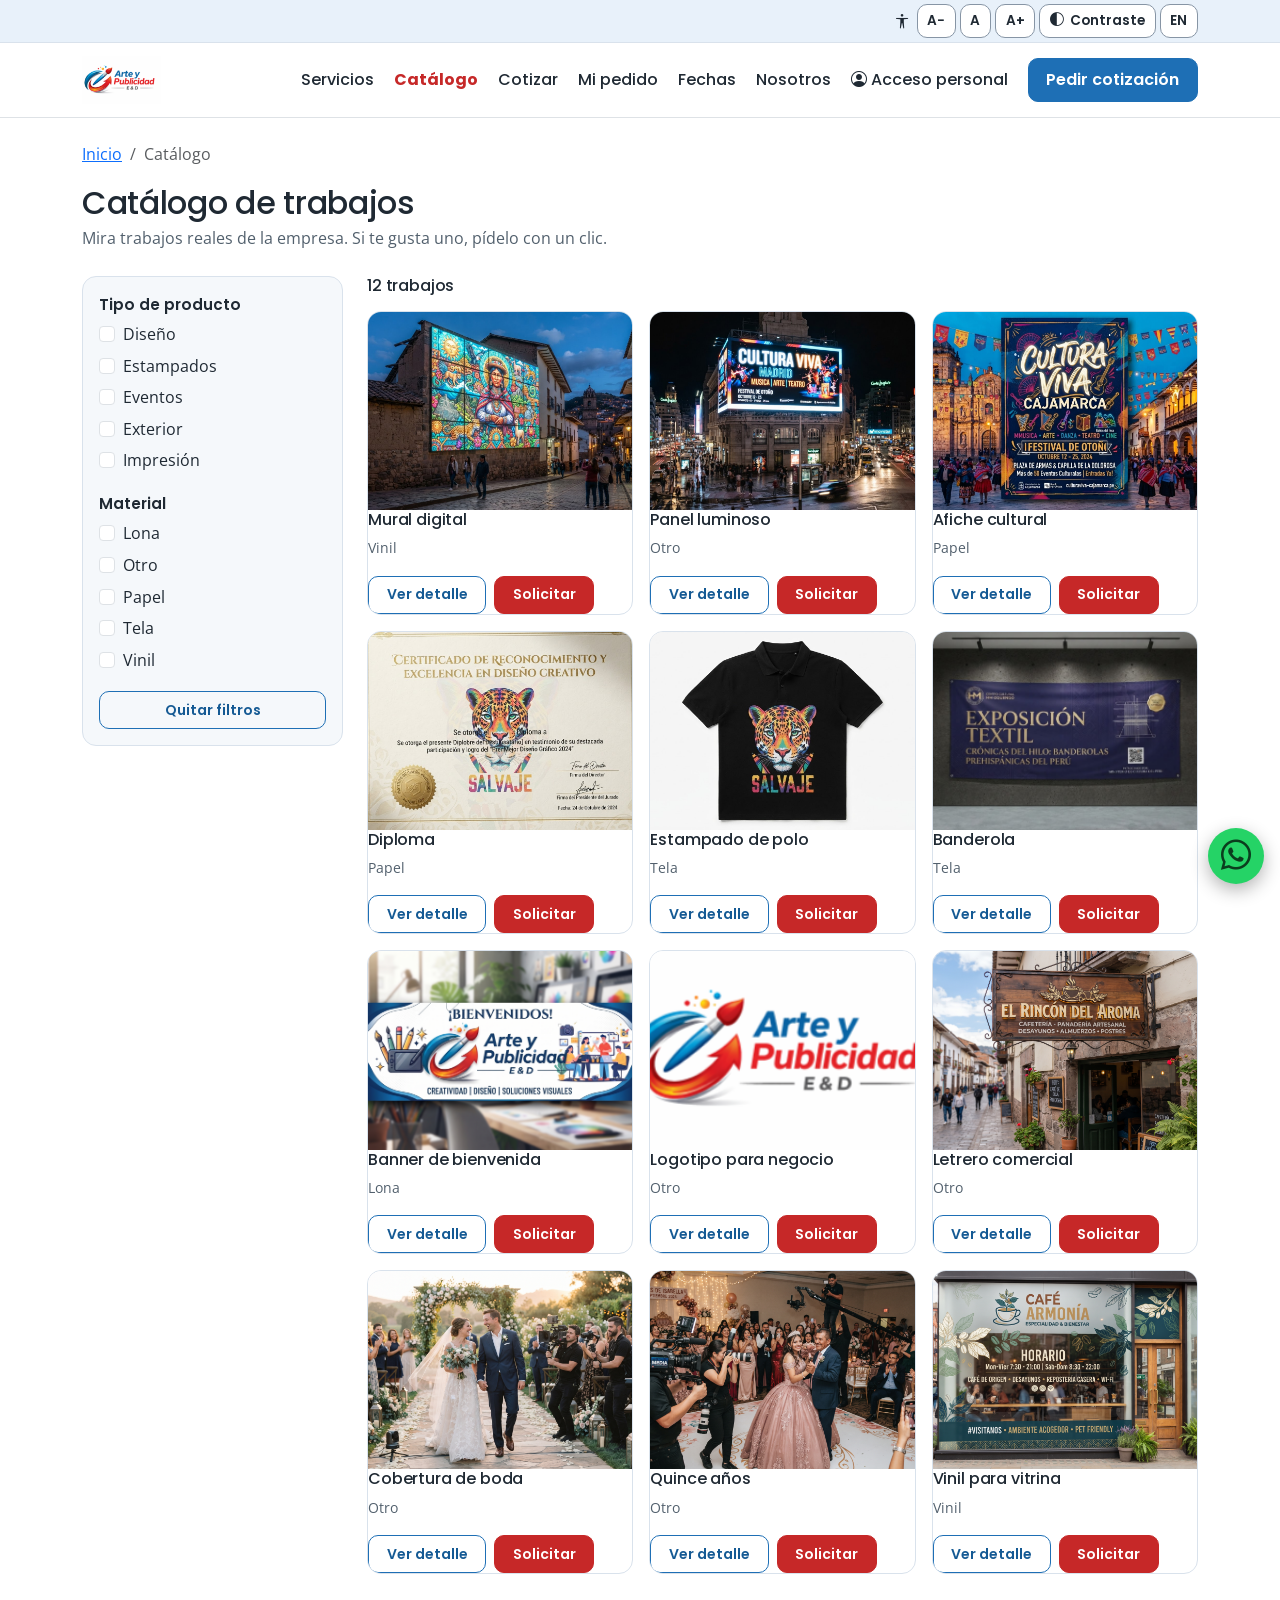
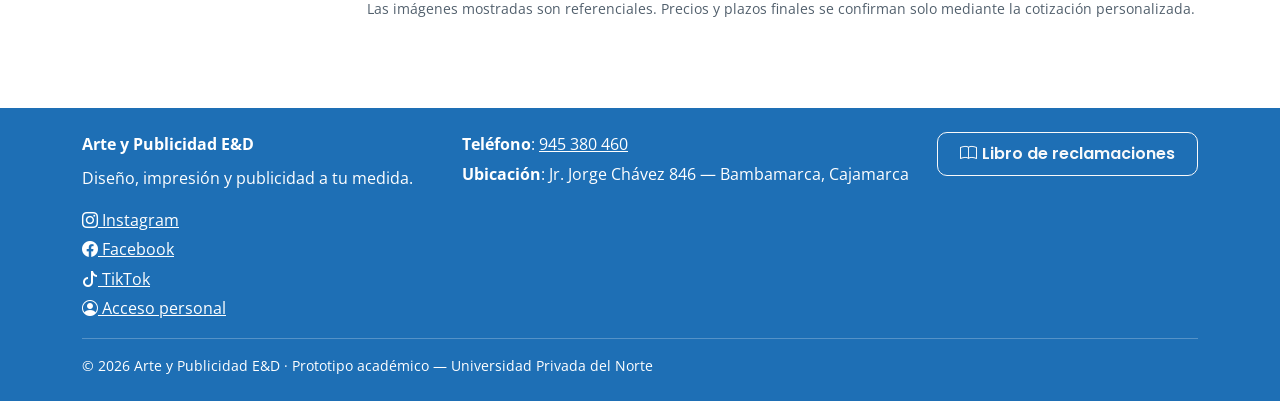
==== catalogo.html @ 5580d254 "Primera versión del sitio" ====
<!doctype html>
<html lang="es">
<head>
  <meta charset="utf-8">
  <meta name="viewport" content="width=device-width, initial-scale=1">
  <title>Catálogo de trabajos · Arte y Publicidad E&amp;D</title>
  <meta name="description" content="Trabajos realizados por Arte y Publicidad E&D, filtrables por tipo y material.">
  <link rel="preconnect" href="https://fonts.googleapis.com">
  <link rel="preconnect" href="https://fonts.gstatic.com" crossorigin>
  <link href="https://fonts.googleapis.com/css2?family=Open+Sans:wght@400;600;700&family=Poppins:wght@500;600;700;800&display=swap" rel="stylesheet">
  <link href="https://cdn.jsdelivr.net/npm/bootstrap@5.3.3/dist/css/bootstrap.min.css" rel="stylesheet">
  <link href="https://cdn.jsdelivr.net/npm/bootstrap-icons@1.11.3/font/bootstrap-icons.min.css" rel="stylesheet">
  <link href="css/styles.css" rel="stylesheet">
</head>
<body data-page="catalogo">
  <div id="site-header"></div>

  <main id="contenido" tabindex="-1" class="container py-4">
    <nav aria-label="Ruta de navegación"><ol class="breadcrumb small"><li class="breadcrumb-item"><a href="index.html">Inicio</a></li><li class="breadcrumb-item active" aria-current="page">Catálogo</li></ol></nav>
    <h1 class="h2 mb-1">Catálogo de trabajos</h1>
    <p class="text-muted mb-4">Mira trabajos reales de la empresa. Si te gusta uno, pídelo con un clic.</p>

    <div class="row g-4">
      <aside class="col-lg-3" aria-label="Filtros">
        <form class="filter-box" id="filtros" novalidate>
          <fieldset><legend>Tipo de producto</legend><div id="f-categorias" class="d-flex flex-column gap-1"></div></fieldset>
          <fieldset><legend>Material</legend><div id="f-materiales" class="d-flex flex-column gap-1"></div></fieldset>
          <button type="button" class="btn btn-outline-primary btn-sm w-100" id="limpiar">Quitar filtros</button>
        </form>
      </aside>
      <section class="col-lg-9" aria-labelledby="h-res">
        <div class="d-flex justify-content-between align-items-center mb-3">
          <h2 class="h6 mb-0" id="h-res"><span id="contador">0</span> trabajos</h2>
        </div>
        <div class="row g-3" id="grid-obras" aria-live="polite"></div>
        <p class="alert alert-info d-none mt-3" id="sin-resultados">No encontramos trabajos con esos filtros. Prueba quitando alguno.</p>
        <p class="small text-muted mt-4">Las imágenes mostradas son referenciales. Precios y plazos finales se confirman solo mediante la cotización personalizada.</p>
      </section>
    </div>
  </main>

  <div class="modal fade" id="modalObra" tabindex="-1" aria-labelledby="obraTitulo" aria-hidden="true">
    <div class="modal-dialog modal-dialog-centered modal-lg"><div class="modal-content">
      <div class="modal-header"><h2 class="modal-title fs-5" id="obraTitulo">Trabajo</h2><button type="button" class="btn-close" data-bs-dismiss="modal" aria-label="Cerrar"></button></div>
      <div class="modal-body" id="obraCuerpo"></div>
      <div class="modal-footer"><button type="button" class="btn btn-outline-primary" data-bs-dismiss="modal">Cerrar</button><a class="btn btn-accent" id="obraCotizar" href="cotizar.html">Solicitar algo parecido</a></div>
    </div></div>
  </div>

  <div id="site-footer"></div>

  <script src="https://cdn.jsdelivr.net/npm/bootstrap@5.3.3/dist/js/bootstrap.bundle.min.js"></script>
  <script src="js/data.js"></script>
  <script src="js/main.js"></script>
  <script src="js/catalogo.js"></script>
</body>
</html>
---- css/styles.css ----
/* ==========================================================================
   styles.css — Estilos propios sobre Bootstrap 5
   Guía de estilos (Tablas 20 y 21): azul #1E6FB5, rojo #E53935, blanco.
   Tipografía sans serif: Poppins (títulos) y Open Sans (texto).
   ========================================================================== */

:root {
  --ed-blue: #1E6FB5;
  --ed-blue-dark: #155A94;
  --ed-blue-soft: #E8F1FA;
  --ed-red: #E53935;        
  --ed-red-aa: #C62828;     
  --ed-ink: #1F2933;
  --ed-muted: #52606D;
  --ed-line: #D9E2EC;
  --ed-bg: #FFFFFF;
  --ed-surface: #F5F8FB;
  --ed-radius: 14px;

  --bs-primary: var(--ed-blue);
  --bs-primary-rgb: 30, 111, 181;
  --bs-link-color: var(--ed-blue-dark);
  --bs-link-hover-color: var(--ed-blue);
  --bs-body-font-family: 'Open Sans', system-ui, -apple-system, 'Segoe UI', sans-serif;
  --bs-body-color: var(--ed-ink);
}

html { scroll-behavior: smooth; }
body { background: var(--ed-bg); color: var(--ed-ink); line-height: 1.6; }
h1, h2, h3, h4, h5, .navbar-brand, .btn, .badge { font-family: 'Poppins', 'Open Sans', sans-serif; }
h1, h2, h3 { font-weight: 700; letter-spacing: -.01em; }
.text-muted, .text-secondary { color: var(--ed-muted) !important; }
main:focus { outline: none; }

/* ---------- Botones (sobre Bootstrap) ---------- */
.btn { border-radius: 10px; font-weight: 600; min-height: 44px; padding-inline: 1.1rem; display: inline-flex; align-items: center; justify-content: center; gap: .4rem; }
.btn-sm { min-height: 38px; }
.btn-primary { --bs-btn-bg: var(--ed-blue); --bs-btn-border-color: var(--ed-blue); --bs-btn-hover-bg: var(--ed-blue-dark); --bs-btn-hover-border-color: var(--ed-blue-dark); --bs-btn-active-bg: var(--ed-blue-dark); --bs-btn-disabled-bg: var(--ed-blue); }
.btn-outline-primary { --bs-btn-color: var(--ed-blue-dark); --bs-btn-border-color: var(--ed-blue); --bs-btn-hover-bg: var(--ed-blue); --bs-btn-hover-border-color: var(--ed-blue); --bs-btn-active-bg: var(--ed-blue); }
.btn-accent { --bs-btn-color: #fff; --bs-btn-bg: var(--ed-red-aa); --bs-btn-border-color: var(--ed-red-aa); --bs-btn-hover-color: #fff; --bs-btn-hover-bg: #A91F1F; --bs-btn-hover-border-color: #A91F1F; --bs-btn-active-bg: #A91F1F; }
.btn-whatsapp { --bs-btn-color: #0B3D1E; --bs-btn-bg: #25D366; --bs-btn-border-color: #25D366; --bs-btn-hover-color: #0B3D1E; --bs-btn-hover-bg: #1FB958; --bs-btn-hover-border-color: #1FB958; }

/* Foco visible (WCAG 2.4.7) */
:where(a, button, input, select, textarea, [tabindex]):focus-visible {
  outline: 3px solid #FFB000; outline-offset: 2px; box-shadow: 0 0 0 5px rgba(30, 111, 181, .35);
}
.form-control, .form-select { min-height: 46px; border-radius: 10px; border-color: #8795A5; }
.form-label { font-weight: 600; }
.form-text { color: var(--ed-muted); }
.required::after { content: ' *'; color: var(--ed-red-aa); }

/* ---------- Accesibilidad: salto y barra ---------- */
.skip-link { position: absolute; left: 8px; top: -60px; background: #000; color: #fff; padding: .6rem 1rem; border-radius: 0 0 8px 8px; z-index: 2000; transition: top .15s; }
.skip-link:focus { top: 0; color: #fff; }
.a11y-bar { background: var(--ed-blue-soft); border-bottom: 1px solid var(--ed-line); padding: .25rem 0; }
.btn-a11y { min-height: 34px; padding: .1rem .6rem; background: #fff; border: 1px solid #8795A5; color: var(--ed-ink); font-size: .85rem; }
.btn-a11y[aria-pressed="true"] { background: var(--ed-ink); color: #fff; }

/* ---------- Navegación ---------- */
.site-header { position: sticky; top: 0; z-index: 1030; background: #fff; }
.navbar .nav-link { font-family: 'Poppins', sans-serif; font-weight: 500; color: var(--ed-ink); padding: .6rem .8rem; border-radius: 8px; }
.navbar .nav-link:hover { color: var(--ed-blue); }
.navbar .nav-link.active { color: var(--ed-red-aa); font-weight: 700; }
@media (min-width: 992px) { .navbar .nav-link { white-space: nowrap; } }
@media (min-width: 992px) and (max-width: 1199.98px) { .navbar .nav-link { padding: .6rem .45rem; font-size: .9rem; } .navbar .btn { padding-inline: .8rem; font-size: .9rem; } }
@media (max-width: 991.98px) { .navbar .nav-link { font-size: 1.05rem; border-bottom: 1px solid var(--ed-line); border-radius: 0; } }

/* ---------- Portada ---------- */
.hero { background: linear-gradient(135deg, #fff 55%, var(--ed-blue-soft)); border-bottom: 1px solid var(--ed-line); }
.hero h1 { font-size: clamp(2rem, 5vw, 3.2rem); line-height: 1.1; }
.hero h1 em { font-style: normal; color: var(--ed-red-aa); }
.hero-art { aspect-ratio: 4 / 3; border-radius: var(--ed-radius); background: #E4E7EB; display: grid; place-content: center; padding: 1.5rem; border: 1px solid var(--ed-line); }
.hero-art strong { font: 800 clamp(1.8rem, 4vw, 2.8rem)/1.05 'Poppins', sans-serif; color: var(--ed-ink); }
.hero-art small { letter-spacing: .12em; color: var(--ed-muted); text-transform: uppercase; }
.section-title { font-size: clamp(1.4rem, 3vw, 1.9rem); }
.service-card { border: 1px solid var(--ed-line); border-radius: var(--ed-radius); padding: 1.1rem; height: 100%; background: #fff; transition: box-shadow .2s, transform .2s; }
.service-card:hover { box-shadow: 0 8px 24px rgba(30, 111, 181, .15); transform: translateY(-2px); }
.service-card i { font-size: 1.8rem; color: var(--ed-blue); }
.cta-band { background: var(--ed-blue); color: #fff; border-radius: var(--ed-radius); }

/* ---------- Tarjetas de trabajos (imagen de ejemplo) ---------- */
.work-card { border: 1px solid var(--ed-line); border-radius: var(--ed-radius); overflow: hidden; background: #fff; height: 100%; display: flex; flex-direction: column; }
.work-card .card-body { display: flex; flex-direction: column; gap: .5rem; flex: 1; }
.work-img { aspect-ratio: 4 / 3; display: flex; flex-direction: column; justify-content: flex-end; padding: .9rem; color: #fff; background: linear-gradient(135deg, #1E6FB5, #0F3F6B); }
.work-img-cat { font-size: .72rem; letter-spacing: .1em; text-transform: uppercase; opacity: .9; }
.work-img-title { font: 700 1.15rem/1.2 'Poppins', sans-serif; }
.cat-Impresión { background: linear-gradient(135deg, #1E6FB5, #0F3F6B); }
.cat-Diseño { background: linear-gradient(135deg, #5B3FA6, #34236B); }
.cat-Exterior { background: linear-gradient(135deg, #2D3E50, #0F1B28); }
.cat-Estampados { background: linear-gradient(135deg, #C62828, #7A1313); }
.cat-Eventos { background: linear-gradient(135deg, #0F766E, #064E49); }
.work-img.lg { aspect-ratio: 16 / 9; }

/* ---------- Catálogo ---------- */
.filter-box { background: var(--ed-surface); border: 1px solid var(--ed-line); border-radius: var(--ed-radius); padding: 1rem; }
.filter-box fieldset { border: 0; padding: 0; margin: 0 0 1rem; }
.filter-box legend { font: 600 .95rem 'Poppins', sans-serif; margin-bottom: .4rem; float: none; }
.chip-filters .btn { border-radius: 999px; }

/* ---------- Cotizador (pasos) ---------- */
.stepper { list-style: none; display: flex; justify-content: space-between; padding: 0; margin: 0 0 1.5rem; position: relative; }
.stepper::before { content: ''; position: absolute; top: 16px; left: 8%; right: 8%; height: 4px; background: var(--ed-line); }
.stepper li { position: relative; z-index: 1; flex: 1; text-align: center; font-size: .82rem; color: var(--ed-muted); }
.stepper .dot { width: 34px; height: 34px; border-radius: 50%; margin: 0 auto .25rem; display: grid; place-items: center; background: #fff; border: 3px solid var(--ed-blue); color: var(--ed-blue-dark); font-weight: 700; }
.stepper li.done .dot { background: var(--ed-blue); color: #fff; }
.stepper li.current .dot { background: var(--ed-red-aa); border-color: var(--ed-red-aa); color: #fff; }
.stepper li.current { color: var(--ed-ink); font-weight: 700; }
.material-option { border: 2px solid var(--ed-line); border-radius: 12px; padding: .75rem 1rem; display: block; cursor: pointer; height: 100%; }
.btn-check:checked + .material-option, .material-option:has(input:checked) { border-color: var(--ed-blue); background: var(--ed-blue-soft); }
.material-option:has(input:focus-visible) { outline: 3px solid #FFB000; outline-offset: 2px; }
.summary-box { background: var(--ed-surface); border: 1px solid var(--ed-line); border-radius: var(--ed-radius); padding: 1rem 1.1rem; }
.summary-box dt { font-weight: 600; color: var(--ed-muted); font-size: .85rem; }
.summary-box dd { margin-bottom: .6rem; overflow-wrap: anywhere; }
.confirm-icon { font-size: 3.5rem; color: #1B7F3B; }
.req-number { font: 800 2rem 'Poppins', sans-serif; color: var(--ed-blue-dark); letter-spacing: .04em; }

/* ---------- Línea de tiempo del pedido ---------- */
.timeline { list-style: none; display: flex; padding: 0; margin: 1.5rem 0; }
.timeline li { flex: 1; position: relative; text-align: center; font-size: .85rem; color: var(--ed-muted); }
.timeline li::before { content: ''; position: absolute; top: 11px; right: 50%; width: 100%; height: 4px; background: var(--ed-line); }
.timeline li:first-child::before { display: none; }
.timeline li.done::before, .timeline li.current::before { background: var(--ed-blue); }
.tl-dot { position: relative; z-index: 1; display: block; width: 26px; height: 26px; margin: 0 auto .4rem; border-radius: 50%; background: #fff; border: 3px solid var(--ed-line); }
.timeline li.done .tl-dot { background: var(--ed-blue); border-color: var(--ed-blue); }
.timeline li.done .tl-dot::after { content: '✓'; color: #fff; font-size: .8rem; position: absolute; inset: 0; display: grid; place-items: center; }
.timeline li.current .tl-dot { background: var(--ed-red-aa); border-color: var(--ed-red-aa); box-shadow: 0 0 0 5px rgba(198, 40, 40, .2); }
.timeline li.current .tl-label { color: var(--ed-ink); font-weight: 700; }
@media (max-width: 575.98px) {
  .timeline { flex-direction: column; align-items: flex-start; gap: .9rem; }
  .timeline li { display: flex; align-items: center; gap: .75rem; text-align: left; flex: none; }
  .timeline li::before { display: none; }
  .tl-dot { margin: 0; }
}

/* ---------- Estados ---------- */
.badge.estado { font-weight: 600; font-size: .78rem; padding: .45em .8em; border-radius: 999px; }
.estado-recibida { background: #E4E7EB; color: #1F2933; }
.estado-cotizado { background: #DCEBF7; color: #0F4C81; }
.estado-aprobado { background: #D7F0DF; color: #14532D; }
.estado-diseno { background: #FFF1C9; color: #5E4100; }
.estado-produccion { background: #FFE0D1; color: #6B2800; }
.estado-entregado { background: #14532D; color: #fff; }

/* ---------- Calendario ---------- */
.cal { width: 100%; table-layout: fixed; border-collapse: separate; border-spacing: 4px; }
.cal th { text-align: center; font: 600 .78rem 'Poppins', sans-serif; color: var(--ed-muted); padding: .25rem 0; }
.cal td { padding: 0; }
.cal-day { width: 100%; aspect-ratio: 1; min-height: 44px; border-radius: 10px; border: 2px solid var(--ed-blue); background: #fff; color: var(--ed-ink); font-weight: 600; }
.cal-day:hover:not(:disabled) { background: var(--ed-blue-soft); }
.cal-day.nodisp { border-color: var(--ed-red-aa); background: repeating-linear-gradient(45deg, #fff, #fff 5px, #FBE3E3 5px, #FBE3E3 10px); color: #7A1313; text-decoration: line-through; }
.cal-day.pasado { border-color: var(--ed-line); background: var(--ed-surface); color: #7B8794; }
.cal-day.sel { background: var(--ed-blue); color: #fff; }
.legend-box { display: inline-block; width: 18px; height: 18px; border-radius: 4px; vertical-align: -3px; margin-right: .35rem; border: 2px solid var(--ed-blue); background: #fff; }
.legend-box.no { border-color: var(--ed-red-aa); background: repeating-linear-gradient(45deg, #fff, #fff 3px, #FBE3E3 3px, #FBE3E3 6px); }

/* ---------- Panel interno ---------- */
.panel-wrap { background: var(--ed-surface); min-height: 70vh; }
.kpi { background: #fff; border: 1px solid var(--ed-line); border-radius: var(--ed-radius); padding: 1rem 1.1rem; height: 100%; }
.kpi-num { font: 700 2.2rem/1 'Poppins', sans-serif; color: var(--ed-blue-dark); }
.panel-card { background: #fff; border: 1px solid var(--ed-line); border-radius: var(--ed-radius); padding: 1rem 1.1rem; }
.list-req { list-style: none; margin: 0; padding: 0; display: flex; flex-direction: column; gap: .5rem; }
.req-item { width: 100%; text-align: left; background: #fff; border: 1px solid var(--ed-line); border-radius: 12px; padding: .7rem .9rem; display: flex; justify-content: space-between; align-items: center; gap: .75rem; color: var(--ed-ink); }
.req-item:hover { background: var(--ed-blue-soft); }
.req-item[aria-current="true"] { border-color: var(--ed-red-aa); box-shadow: inset 4px 0 0 var(--ed-red-aa); }
.req-item small { color: var(--ed-muted); }
.ficha-dato { background: var(--ed-surface); border-radius: 10px; padding: .5rem .7rem; height: 100%; }
.ficha-k { display: block; font-size: .72rem; color: var(--ed-muted); text-transform: uppercase; letter-spacing: .05em; }
.ficha-v { font-weight: 600; overflow-wrap: anywhere; }
.btn-group-wrap { display: flex; flex-wrap: wrap; gap: .4rem; }
.nav-pills .nav-link { border-radius: 999px; color: var(--ed-ink); font-weight: 600; }
.nav-pills .nav-link.active { background: var(--ed-blue); color: #fff; }
.progress { height: 14px; border-radius: 999px; background: var(--ed-line); }
.progress-bar { background: var(--ed-blue); }

/* ---------- Login ---------- */
.login-art { background: #E4E7EB; min-height: 100%; display: grid; place-content: center; text-align: center; padding: 2rem; }
.login-art strong { font: 800 clamp(2rem, 4vw, 3rem)/1.05 'Poppins', sans-serif; }

/* ---------- Pie y WhatsApp ---------- */
.site-footer { background: var(--ed-blue); color: #fff; }
.footer-link { color: #fff; text-decoration: underline; }
.footer-link:hover { color: #FFE9E9; }
.wa-float { position: fixed; right: 16px; bottom: 16px; z-index: 1040; width: 56px; height: 56px; border-radius: 50%; background: #25D366; color: #0B3D1E; display: grid; place-items: center; font-size: 1.9rem; box-shadow: 0 6px 18px rgba(0, 0, 0, .3); }
.wa-float:hover { color: #0B3D1E; background: #1FB958; }

/* ---------- Modo de alto contraste ---------- */
body.alto-contraste { --ed-bg: #000; --ed-ink: #fff; --ed-muted: #E6E6E6; --ed-line: #fff; --ed-surface: #111; --ed-blue-soft: #0A0A0A; --bs-body-color: #fff; --bs-link-color: #7CC4FF; --bs-link-hover-color: #fff; background: #000; color: #fff; }
body.alto-contraste .site-header, body.alto-contraste .navbar, body.alto-contraste .hero, body.alto-contraste .service-card, body.alto-contraste .work-card,
body.alto-contraste .kpi, body.alto-contraste .panel-card, body.alto-contraste .req-item, body.alto-contraste .modal-content, body.alto-contraste .summary-box,
body.alto-contraste .filter-box, body.alto-contraste .cal-day, body.alto-contraste .material-option { background: #000 !important; color: #fff !important; border-color: #fff !important; }
body.alto-contraste .navbar .nav-link, body.alto-contraste .navbar .nav-link.active, body.alto-contraste .kpi-num, body.alto-contraste .req-number { color: #FFE600; }
body.alto-contraste .site-footer, body.alto-contraste .cta-band { background: #000; border: 2px solid #fff; }
body.alto-contraste .a11y-bar { background: #000; border-color: #fff; }
body.alto-contraste .btn-a11y { background: #000; color: #fff; border-color: #fff; }
body.alto-contraste .btn-a11y[aria-pressed="true"] { background: #FFE600; color: #000; border-color: #FFE600; }
body.alto-contraste .navbar-toggler { border-color: #fff; }
body.alto-contraste .navbar-toggler-icon { filter: invert(1); }
body.alto-contraste .text-primary { color: #7CC4FF !important; }
body.alto-contraste .hero [style*="--ed-red-aa"], body.alto-contraste .service-card [style*="--ed-red-aa"] { color: #FF9E9A !important; }
body.alto-contraste .badge.estado { border: 1px solid #fff; }
body.alto-contraste .btn-primary, body.alto-contraste .btn-accent { background: #FFE600; color: #000; border-color: #FFE600; }
body.alto-contraste .btn-outline-primary { color: #FFE600; border-color: #FFE600; }
body.alto-contraste .form-control, body.alto-contraste .form-select { background: #000; color: #fff; border-color: #fff; }
body.alto-contraste .cal-day.sel { background: #FFE600 !important; color: #000 !important; }
body.alto-contraste .hero-art, body.alto-contraste .login-art { background: #111; }

/* ---------- Movimiento reducido ---------- */
@media (prefers-reduced-motion: reduce) {
  html { scroll-behavior: auto; }
  *, *::before, *::after { transition: none !important; animation: none !important; }
}

/* Fotos reales del catálogo */
.work-img-photo { width: 100%; aspect-ratio: 4 / 3; object-fit: cover; display: block; }
.work-img-photo.lg { aspect-ratio: 16 / 9; }

/* Foto de Nosotros */
.nosotros-foto { width: 100%; aspect-ratio: 4 / 3; object-fit: cover; border-radius: var(--ed-radius); border: 1px solid var(--ed-line); }

/* Imagen del login */
.login-art { position: relative; padding: 0 !important; min-height: 320px; }
.login-foto { position: absolute; inset: 0; width: 100%; height: 100%; object-fit: cover; display: block; }
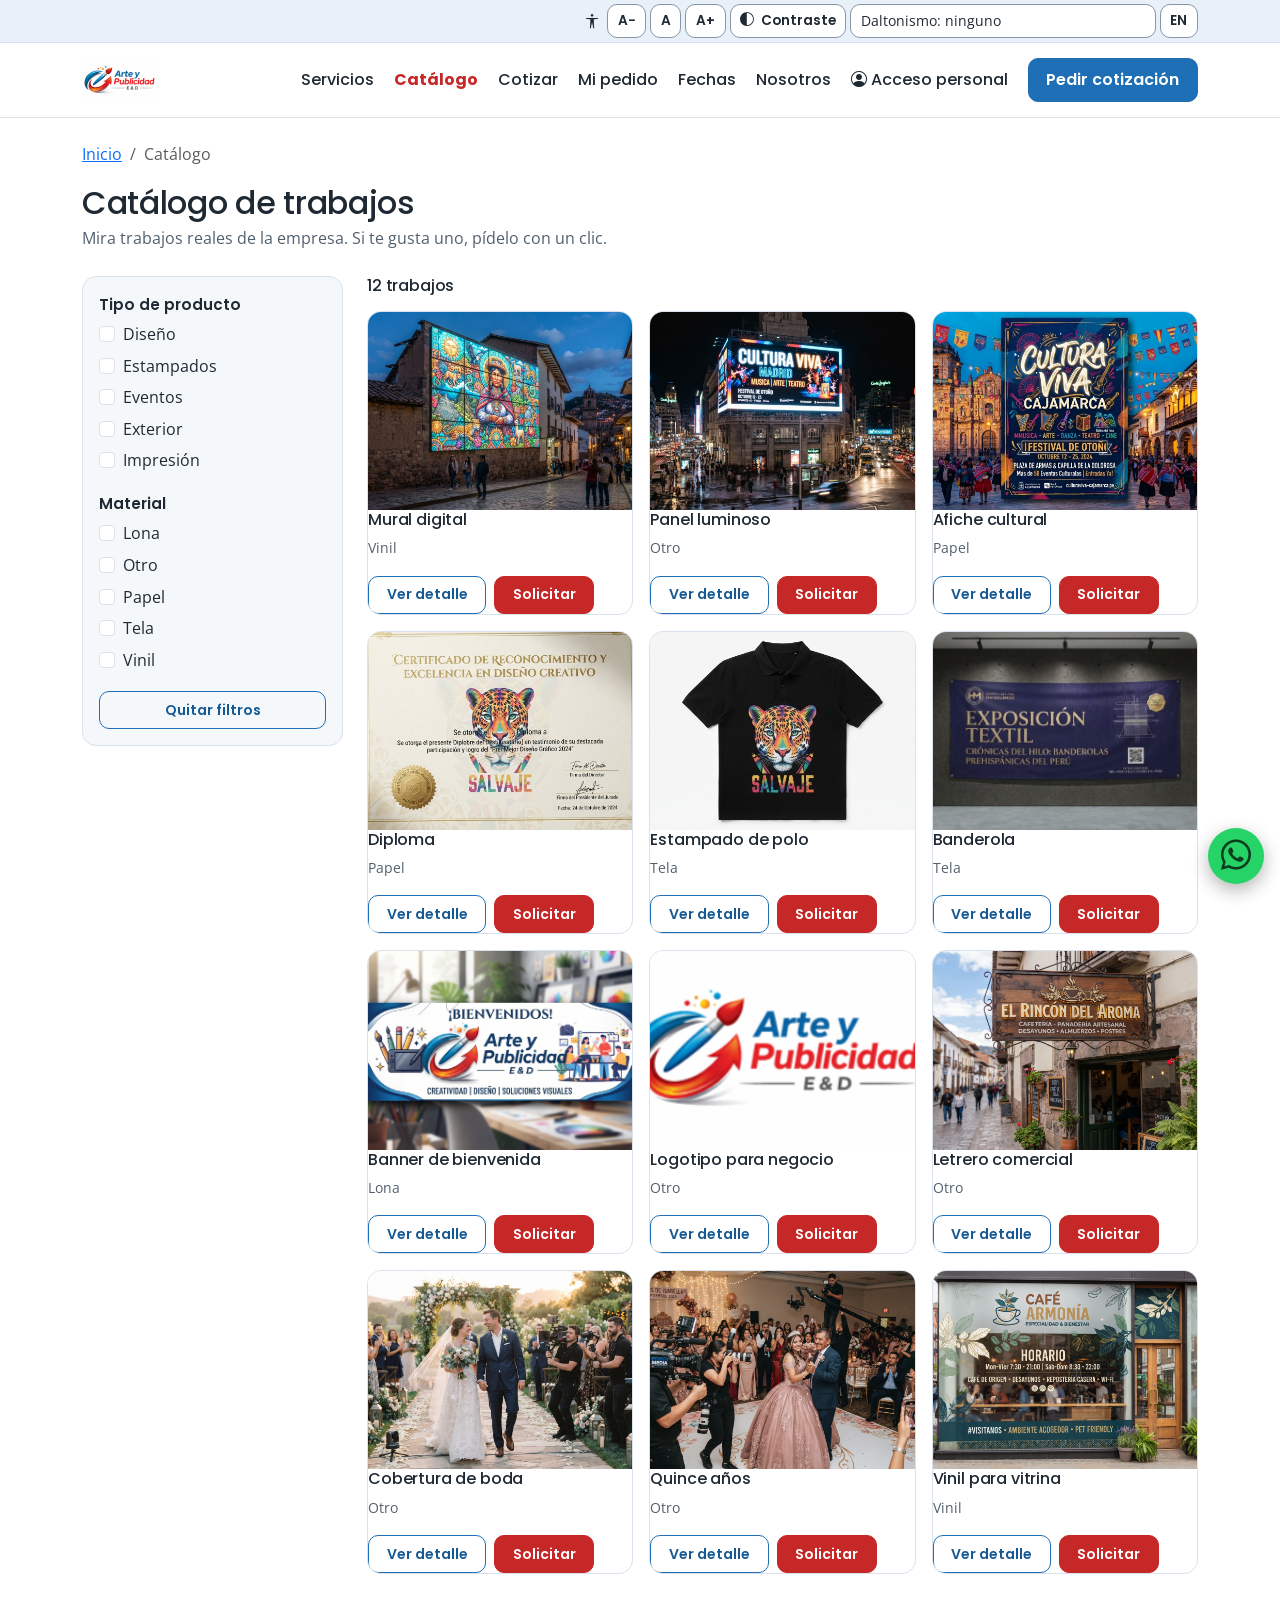
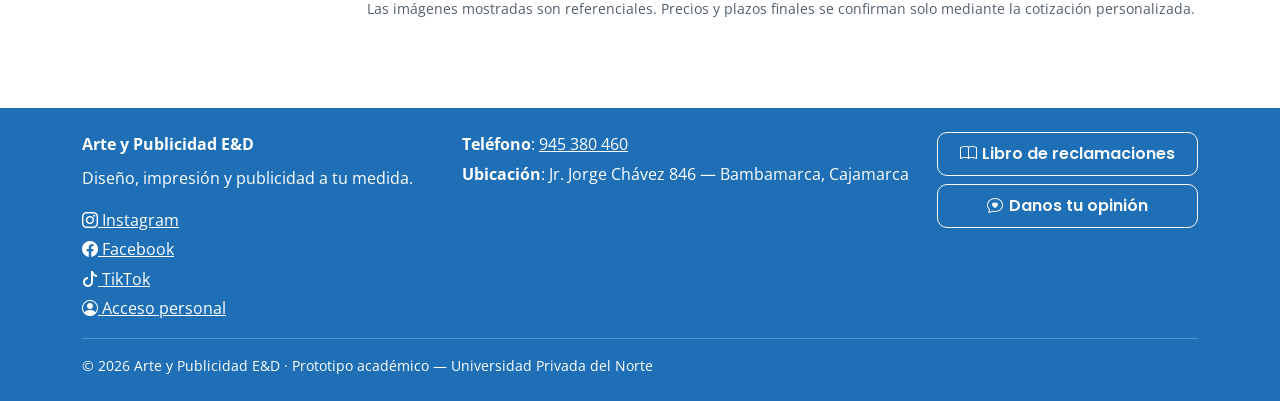
==== commit 1a08be57: "Actualizaciones de prototipo" ====
--- a/catalogo.html
+++ b/catalogo.html
@@ -8,8 +8,8 @@
   <link rel="preconnect" href="https://fonts.googleapis.com">
   <link rel="preconnect" href="https://fonts.gstatic.com" crossorigin>
   <link href="https://fonts.googleapis.com/css2?family=Open+Sans:wght@400;600;700&family=Poppins:wght@500;600;700;800&display=swap" rel="stylesheet">
-  <link href="https://cdn.jsdelivr.net/npm/bootstrap@5.3.3/dist/css/bootstrap.min.css" rel="stylesheet">
-  <link href="https://cdn.jsdelivr.net/npm/bootstrap-icons@1.11.3/font/bootstrap-icons.min.css" rel="stylesheet">
+  <link href="vendor/bootstrap/bootstrap.min.css" rel="stylesheet">
+  <link href="vendor/bootstrap-icons/bootstrap-icons.min.css" rel="stylesheet">
   <link href="css/styles.css" rel="stylesheet">
 </head>
 <body data-page="catalogo">
@@ -49,7 +49,7 @@
 
   <div id="site-footer"></div>
 
-  <script src="https://cdn.jsdelivr.net/npm/bootstrap@5.3.3/dist/js/bootstrap.bundle.min.js"></script>
+  <script src="vendor/bootstrap/bootstrap.bundle.min.js"></script>
   <script src="js/data.js"></script>
   <script src="js/main.js"></script>
   <script src="js/catalogo.js"></script>
--- a/css/styles.css
+++ b/css/styles.css
@@ -182,6 +182,97 @@
 .footer-link:hover { color: #FFE9E9; }
 .wa-float { position: fixed; right: 16px; bottom: 16px; z-index: 1040; width: 56px; height: 56px; border-radius: 50%; background: #25D366; color: #0B3D1E; display: grid; place-items: center; font-size: 1.9rem; box-shadow: 0 6px 18px rgba(0, 0, 0, .3); }
 .wa-float:hover { color: #0B3D1E; background: #1FB958; }
+
+/* ---------- Opiniones: escala Likert de 5 puntos ---------- */
+.likert-item { border: 1px solid var(--ed-line); border-radius: var(--ed-radius); padding: .9rem 1rem 1rem; background: #fff; margin: 0 0 .9rem; }
+.likert-item legend { font: 600 1rem/1.35 'Open Sans', sans-serif; float: none; width: auto; padding: 0; margin-bottom: .6rem; }
+.likert-item.falta { border-color: var(--ed-red-aa); border-width: 2px; }
+.likert-grid { display: grid; grid-template-columns: repeat(5, minmax(0, 1fr)); gap: .4rem; }
+.likert-op { position: relative; flex-direction: column; gap: .1rem; min-height: 64px; padding: .4rem .2rem; text-align: center; line-height: 1.15; color: var(--ed-blue-dark); background: #fff; border: 2px solid var(--ed-blue); }
+.likert-op:hover { background: var(--ed-blue-soft); color: var(--ed-blue-dark); border-color: var(--ed-blue); }
+.likert-n { font: 700 1.15rem/1 'Poppins', sans-serif; }
+.likert-t { font-size: .72rem; font-weight: 600; }
+.btn-check:checked + .likert-op { background: var(--ed-blue); color: #fff; border-color: var(--ed-blue-dark); box-shadow: inset 0 0 0 2px #fff; }
+.btn-check:checked + .likert-op::after { content: '\2713'; position: absolute; top: 2px; right: 5px; font-size: .75rem; line-height: 1; }
+.btn-check:focus-visible + .likert-op { outline: 3px solid #FFB000; outline-offset: 2px; }
+.likert-ejes { display: flex; justify-content: space-between; gap: 1rem; font-size: .78rem; color: var(--ed-muted); margin-top: .35rem; }
+.opi-prom { font: 700 2.2rem/1 'Poppins', sans-serif; color: var(--ed-blue-dark); }
+.opi-item { border: 1px solid var(--ed-line); border-radius: 12px; padding: .75rem .9rem; background: #fff; }
+.opi-item blockquote { margin: .4rem 0 0; font-style: italic; overflow-wrap: anywhere; }
+.opi-barra { height: 14px; border-radius: 999px; background: var(--ed-line); overflow: hidden; }
+.opi-barra > span { display: block; height: 100%; background: var(--ed-blue); }
+
+/* ---------- Selector de daltonismo ---------- */
+.sel-dalt { width: auto; max-width: 100%; padding-right: 2rem; }
+
+/* ---------- Modos para daltonismo ----------
+   Dos estrategias combinadas:
+   1) Paleta segura para cada tipo (basada en Okabe-Ito) en lugar de rojo/verde o azul/amarillo.
+   2) Señales que NO dependen del color: enlaces subrayados, iconos en los estados y etiquetas de texto. */
+body.dalt-rv {
+  --ed-blue: #0072B2; --ed-blue-dark: #00507D; --ed-blue-soft: #E1F0F9;
+  --ed-red: #D55E00; --ed-red-aa: #B34700;
+  --bs-primary: #0072B2; --bs-primary-rgb: 0, 114, 178; --bs-link-color: #00507D; --bs-link-hover-color: #0072B2;
+}
+body.dalt-rv .estado-cotizado { background: #D6EAF7; color: #00406A; }
+body.dalt-rv .estado-aprobado { background: #C4E3F5; color: #00324F; }
+body.dalt-rv .estado-diseno { background: #FFF1C9; color: #5E4100; }
+body.dalt-rv .estado-produccion { background: #FFD9B8; color: #5C2A00; }
+body.dalt-rv .estado-entregado { background: #00507D; color: #fff; }
+body.dalt-rv .text-bg-success { background-color: #00507D !important; }
+body.dalt-rv .text-bg-danger { background-color: #8A3B00 !important; }
+body.dalt-rv .btn-accent { --bs-btn-hover-bg: #8A3B00; --bs-btn-hover-border-color: #8A3B00; --bs-btn-active-bg: #8A3B00; }
+body.dalt-rv .timeline li.current .tl-dot { box-shadow: 0 0 0 5px rgba(179, 71, 0, .25); }
+body.dalt-rv .cat-Estampados { background: linear-gradient(135deg, #B34700, #5C2A00); }
+
+body.dalt-az {
+  --ed-blue: #A4123F; --ed-blue-dark: #7A0C2E; --ed-blue-soft: #FBE9EF;
+  --ed-red: #00838A; --ed-red-aa: #00696B;
+  --bs-primary: #A4123F; --bs-primary-rgb: 164, 18, 63; --bs-link-color: #7A0C2E; --bs-link-hover-color: #A4123F;
+}
+body.dalt-az .estado-cotizado { background: #FBE0E8; color: #7A0C2E; }
+body.dalt-az .estado-aprobado { background: #D5EEEE; color: #004D4F; }
+body.dalt-az .estado-diseno { background: #EFE7D4; color: #4A3500; }
+body.dalt-az .estado-produccion { background: #F7D9D9; color: #6B1010; }
+body.dalt-az .estado-entregado { background: #004D4F; color: #fff; }
+body.dalt-az .text-bg-success { background-color: #004D4F !important; }
+body.dalt-az .text-bg-danger { background-color: #7A0C2E !important; }
+body.dalt-az .btn-accent { --bs-btn-hover-bg: #004D4F; --bs-btn-hover-border-color: #004D4F; --bs-btn-active-bg: #004D4F; }
+body.dalt-az .timeline li.current .tl-dot { box-shadow: 0 0 0 5px rgba(0, 105, 107, .25); }
+body.dalt-az .cat-Impresión, body.dalt-az .work-img { background: linear-gradient(135deg, #A4123F, #5C0A24); }
+body.dalt-az .cat-Estampados { background: linear-gradient(135deg, #00696B, #003A3B); }
+
+body.dalt-mono {
+  --ed-blue: #3A3A3A; --ed-blue-dark: #111; --ed-blue-soft: #EDEDED;
+  --ed-red: #000; --ed-red-aa: #000;
+  --bs-primary: #3A3A3A; --bs-primary-rgb: 58, 58, 58; --bs-link-color: #111; --bs-link-hover-color: #000;
+}
+body.dalt-mono .estado-recibida { background: #EDEDED; color: #000; }
+body.dalt-mono .estado-cotizado { background: #D9D9D9; color: #000; }
+body.dalt-mono .estado-aprobado { background: #BDBDBD; color: #000; }
+body.dalt-mono .estado-diseno { background: #9E9E9E; color: #000; }
+body.dalt-mono .estado-produccion { background: #5E5E5E; color: #fff; }
+body.dalt-mono .estado-entregado { background: #000; color: #fff; }
+body.dalt-mono .text-bg-success { background-color: #1A1A1A !important; }
+body.dalt-mono .text-bg-danger { background-color: #000 !important; }
+body.dalt-mono .btn-accent { --bs-btn-hover-bg: #333; --bs-btn-hover-border-color: #333; --bs-btn-active-bg: #333; border-width: 3px; border-style: double; }
+body.dalt-mono .timeline li.current .tl-dot { box-shadow: 0 0 0 5px rgba(0, 0, 0, .25); }
+body.dalt-mono .work-img, body.dalt-mono .cat-Impresión, body.dalt-mono .cat-Estampados { background: linear-gradient(135deg, #3A3A3A, #111); }
+body.dalt-mono .cal-day.nodisp { background: repeating-linear-gradient(45deg, #fff, #fff 5px, #D9D9D9 5px, #D9D9D9 10px); color: #000; border-color: #000; }
+
+/* Señales que no dependen del color (todos los modos de daltonismo) */
+body.dalt main a:not(.btn):not(.nav-link):not(.navbar-brand):not(.req-item) { text-decoration: underline; text-underline-offset: 2px; }
+body.dalt .badge.estado { border: 1px solid currentColor; }
+body.dalt .badge.estado::before { font-family: 'bootstrap-icons'; font-weight: 400; margin-right: .35em; vertical-align: -.1em; }
+body.dalt .estado-recibida::before { content: '\f42d'; }
+body.dalt .estado-cotizado::before { content: '\f50f'; }
+body.dalt .estado-aprobado::before { content: '\f407'; }
+body.dalt .estado-diseno::before { content: '\f4cb'; }
+body.dalt .estado-produccion::before { content: '\f3e5'; }
+body.dalt .estado-entregado::before { content: '\f26a'; }
+body.dalt .timeline li.current .tl-dot { outline: 3px solid currentColor; outline-offset: 2px; }
+body.dalt .likert-item.falta { border-style: dashed; }
+body.dalt .btn-check:checked + .likert-op { text-decoration: underline; }
 
 /* ---------- Modo de alto contraste ---------- */
 body.alto-contraste { --ed-bg: #000; --ed-ink: #fff; --ed-muted: #E6E6E6; --ed-line: #fff; --ed-surface: #111; --ed-blue-soft: #0A0A0A; --bs-body-color: #fff; --bs-link-color: #7CC4FF; --bs-link-hover-color: #fff; background: #000; color: #fff; }
@@ -219,4 +310,13 @@
 
 /* Imagen del login */
 .login-art { position: relative; padding: 0 !important; min-height: 320px; }
-.login-foto { position: absolute; inset: 0; width: 100%; height: 100%; object-fit: cover; display: block; }+.login-foto { position: absolute; inset: 0; width: 100%; height: 100%; object-fit: cover; display: block; }
+/* Alto contraste: opiniones (Likert) */
+body.alto-contraste .likert-item, body.alto-contraste .opi-item { background: #000 !important; color: #fff !important; border-color: #fff !important; }
+body.alto-contraste .likert-op { background: #000; color: #fff; border-color: #fff; }
+body.alto-contraste .likert-op:hover { background: #222; color: #fff; }
+body.alto-contraste .btn-check:checked + .likert-op { background: #FFE600; color: #000; border-color: #FFE600; box-shadow: inset 0 0 0 2px #000; }
+body.alto-contraste .opi-barra { background: #333; }
+body.alto-contraste .opi-barra > span { background: #FFE600; }
+body.alto-contraste .opi-prom { color: #FFE600; }
+body.alto-contraste .sel-dalt { background-color: #000; color: #fff; border-color: #fff; }
